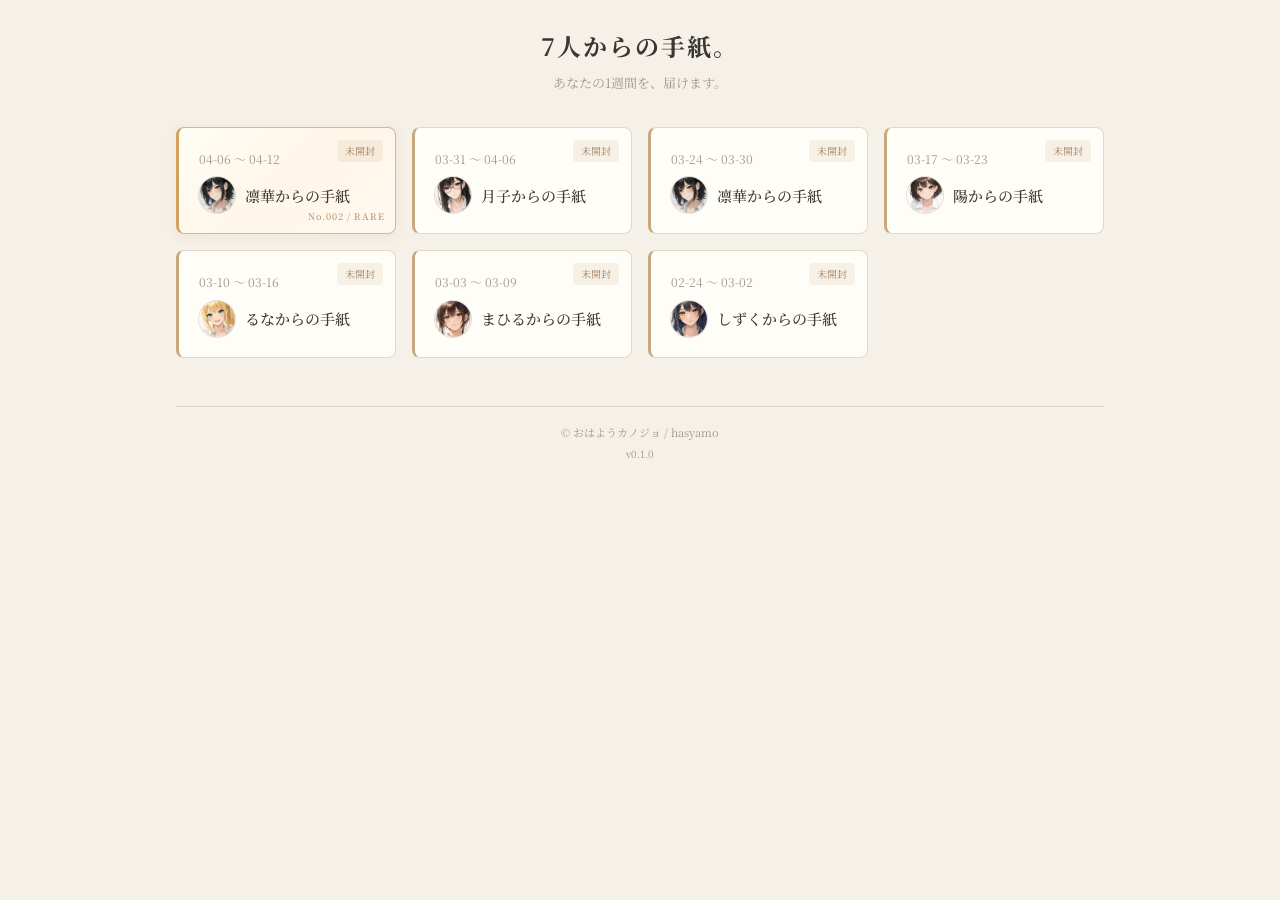
==== index.html @ 85bdc121 "Add comment attachment, fixed nav, template refinements - Comments grouped by user, top 3 shown with" ====
<!DOCTYPE html>
<html lang="ja">
<head>
<meta charset="UTF-8">
<meta name="viewport" content="width=device-width, initial-scale=1.0">
<meta name="theme-color" content="#f5f0e8">
<title>7人からの手紙。</title>
<link href="https://fonts.googleapis.com/css2?family=Noto+Sans+JP:wght@300;400;500;700&family=Noto+Serif+JP:wght@400;500;700&display=swap" rel="stylesheet">
<link rel="stylesheet" href="app.css?v=0.1.0">
</head>
<body>

<div class="app">
  <header class="header">
    <h1 class="header-title">7人からの手紙。</h1>
    <p class="header-sub">あなたの1週間を、届けます。</p>
  </header>

  <div id="gridView" class="grid-view">
    <div id="letterGrid" class="letter-grid">
      <div class="loading">読み込み中...</div>
    </div>
  </div>

  <div id="letterView" class="letter-view" style="display:none">
    <div class="letter-paper">
      <div class="letter-bg" id="letterBg"></div>
      <div class="letter-content" id="letterContent"></div>
    </div>
    <div class="letter-nav" style="display:none">
      <button id="prevLetter" class="letter-nav-btn">&larr; 前の手紙</button>
      <button id="backToGrid" class="letter-nav-btn letter-nav-back">一覧に戻る</button>
      <button id="nextLetter" class="letter-nav-btn">次の手紙 &rarr;</button>
    </div>
  </div>

  <footer class="footer">
    <div class="footer-copy">&copy; おはようカノジョ / hasyamo</div>
    <div class="footer-version">v0.1.0</div>
  </footer>
</div>

<script src="app.js?v=0.1.0"></script>
</body>
</html>
---- app.css ----
:root {
  --bg-main: #f5f0e8;
  --bg-card: #fffdf7;
  --bg-paper: #fffcf5;
  --text-primary: #3a3632;
  --text-secondary: #6b6560;
  --text-muted: #a09890;
  --accent: #c8a87e;
  --accent-dark: #a08060;
  --border: #e0d8cc;
  --shadow: rgba(80, 60, 40, 0.08);
  --font-sans: 'Noto Sans JP', sans-serif;
  --font-serif: 'Noto Serif JP', serif;
}

* { margin: 0; padding: 0; box-sizing: border-box; }

body {
  background: var(--bg-main);
  color: var(--text-primary);
  font-family: var(--font-serif);
  line-height: 1.8;
  min-height: 100dvh;
}

.app {
  max-width: 960px;
  margin: 0 auto;
  padding: 24px 16px 48px;
}

/* Header */
.header {
  text-align: center;
  margin-bottom: 32px;
}
.header-title {
  font-family: var(--font-serif);
  font-size: 24px;
  font-weight: 700;
  color: var(--text-primary);
  letter-spacing: 2px;
}
.header-sub {
  font-size: 13px;
  color: var(--text-muted);
  margin-top: 4px;
}

/* Grid View */
.letter-grid {
  display: grid;
  grid-template-columns: 1fr;
  gap: 16px;
}

@media (min-width: 540px) {
  .letter-grid { grid-template-columns: repeat(2, 1fr); }
}
@media (min-width: 768px) {
  .letter-grid { grid-template-columns: repeat(3, 1fr); }
}
@media (min-width: 1024px) {
  .letter-grid { grid-template-columns: repeat(4, 1fr); }
}

/* Letter Card */
.letter-card {
  background: var(--bg-card);
  border: 1px solid var(--border);
  border-radius: 8px;
  padding: 20px;
  cursor: pointer;
  transition: transform 0.15s, box-shadow 0.15s;
  position: relative;
  overflow: hidden;
}
.letter-card:hover {
  transform: translateY(-2px);
  box-shadow: 0 4px 16px var(--shadow);
}
.letter-card.unopened {
  border-left: 3px solid var(--accent);
}
.letter-card.rare {
  background: linear-gradient(135deg, #fffdf5 0%, #fef6e8 50%, #fff8f0 100%);
  border: 1px solid #d4b896;
  box-shadow: 0 2px 12px rgba(200, 168, 126, 0.15);
}
.letter-card.rare.unopened {
  border-left: 3px solid #d4a060;
}
.letter-card-rare {
  position: absolute;
  bottom: 8px;
  right: 10px;
  font-family: var(--font-serif);
  font-size: 9px;
  font-weight: 500;
  color: #b89060;
  letter-spacing: 1px;
}
.letter-card-date {
  font-size: 12px;
  color: var(--text-muted);
  margin-bottom: 8px;
}
.letter-card-sender {
  display: flex;
  align-items: center;
  gap: 10px;
}
.letter-card-avatar {
  width: 36px;
  height: 36px;
  border-radius: 50%;
  object-fit: cover;
  box-shadow: 0 0 0 1px rgba(160, 152, 144, 0.3);
}
.letter-card-name {
  font-family: var(--font-serif);
  font-size: 15px;
  font-weight: 500;
  color: var(--text-primary);
}
.letter-card-badge {
  position: absolute;
  top: 12px;
  right: 12px;
  font-size: 10px;
  color: var(--accent-dark);
  background: rgba(200, 168, 126, 0.15);
  padding: 2px 8px;
  border-radius: 4px;
}

/* Letter View */
.letter-view {
  animation: fadeIn 0.3s ease;
  padding-bottom: 80px;
}
@keyframes fadeIn {
  from { opacity: 0; }
  to { opacity: 1; }
}

.letter-paper {
  --line-color: #e0d8cc;
  background-color: var(--bg-paper);
  border: 1px solid var(--border);
  border-radius: 8px;
  padding: 40px 32px;
  position: relative;
  overflow: hidden;
  min-height: 480px;
  box-shadow: 0 2px 12px var(--shadow);
}
.letter-bg {
  position: absolute;
  top: 0;
  right: 0;
  width: 50%;
  aspect-ratio: 1;
  background-size: contain;
  background-repeat: no-repeat;
  background-position: top right;
  opacity: 0.08;
  pointer-events: none;
}
.letter-content {
  position: relative;
  z-index: 1;
}
.letter-content .letter-greeting {
  font-family: var(--font-serif);
  font-size: 18px;
  font-weight: 500;
  color: var(--text-primary);
  margin-bottom: 24px;
}
.letter-content .letter-body {
  font-size: 14px;
  color: var(--text-secondary);
  white-space: pre-wrap;
}
.letter-content .letter-body .letter-line,
.letter-content .letter-body .letter-line-empty {
  display: block;
  min-height: 36px;
  line-height: 36px;
  border-bottom: 1px solid var(--line-color);
  padding: 0 4px;
}
.letter-content .letter-body .letter-line-empty {
  height: 36px;
}
.letter-content .letter-body.animate .letter-line,
.letter-content .letter-body.animate .letter-line-empty {
  opacity: 0;
  filter: blur(6px);
  transform: translateY(6px);
  transition: opacity 1s ease, filter 1s ease, transform 1s ease;
}
.letter-content .letter-body.animate .letter-line.visible,
.letter-content .letter-body.animate .letter-line-empty.visible {
  opacity: 1;
  filter: blur(0);
  transform: translateY(0);
}

/* Rare particles */
.rare-particle {
  position: absolute;
  pointer-events: none;
  z-index: 10;
  font-size: 9px;
  filter: blur(0.5px);
  text-shadow: 0 0 6px currentColor;
  animation: rareFloat 1.5s ease-out forwards;
}
@keyframes rareFloat {
  0% { opacity: 0; transform: translate(0, 0) scale(0.5); }
  15% { opacity: 1; transform: translate(var(--dx1), -8px) scale(1.2); }
  50% { opacity: 0.7; transform: translate(var(--dx2), -20px) scale(1); }
  100% { opacity: 0; transform: translate(var(--dx3), -35px) scale(0.3); }
}

.letter-content .letter-signature.animate,
.letter-content .letter-date.animate {
  opacity: 0;
  transition: opacity 0.4s ease;
}
.letter-content .letter-signature.animate.visible,
.letter-content .letter-date.animate.visible {
  opacity: 1;
}
.letter-content .letter-number {
  font-size: 18px;
  font-weight: 700;
  color: var(--text-secondary);
  line-height: 1;
  vertical-align: baseline;
}
.letter-content .letter-signature {
  display: flex;
  align-items: flex-end;
  justify-content: flex-end;
  gap: 12px;
  margin-top: 32px;
  position: relative;
  z-index: 2;
}
.letter-content .letter-signature-name {
  font-family: var(--font-serif);
  font-size: 15px;
  color: var(--text-primary);
}
.letter-signature-avatar {
  width: 100px;
  height: 100px;
  object-fit: contain;
  pointer-events: none;
}
.letter-content .letter-date {
  font-size: 12px;
  color: var(--text-muted);
  text-align: right;
  margin-top: 4px;
}

/* Letter Nav */
.letter-nav {
  display: flex;
  justify-content: space-between;
  align-items: center;
  gap: 8px;
  flex-wrap: wrap;
  position: fixed;
  bottom: 0;
  left: 0;
  right: 0;
  padding: 10px 16px;
  background: var(--bg-main);
  border-top: 1px solid var(--border);
  z-index: 100;
  max-width: 960px;
  margin: 0 auto;
}
.letter-nav-btn {
  background: none;
  border: 1px solid var(--border);
  border-radius: 6px;
  padding: 8px 12px;
  font-family: var(--font-serif);
  font-size: 12px;
  color: var(--text-secondary);
  cursor: pointer;
  transition: background 0.15s;
  flex: 1;
  text-align: center;
  min-width: 0;
}
.letter-nav-btn:hover {
  background: var(--bg-card);
}
.letter-nav-btn:disabled {
  opacity: 0.3;
  cursor: default;
}
.letter-nav-back {
  color: var(--accent-dark);
  border-color: var(--accent);
}

/* Footer */
.footer {
  text-align: center;
  margin-top: 48px;
  padding-top: 16px;
  border-top: 1px solid var(--border);
}
.footer-copy {
  font-size: 11px;
  color: var(--text-muted);
}
.footer-version {
  font-size: 10px;
  color: var(--text-muted);
  margin-top: 2px;
}

/* Loading */
.loading {
  text-align: center;
  color: var(--text-muted);
  font-size: 14px;
  padding: 48px 0;
}

/* Page Turn Animation */
.page-turn-enter {
  animation: pageTurnIn 0.4s ease;
}
@keyframes pageTurnIn {
  from {
    transform: perspective(800px) rotateY(-15deg);
    opacity: 0;
  }
  to {
    transform: perspective(800px) rotateY(0);
    opacity: 1;
  }
}

/* Comments Attachment */
.letter-comments {
  margin-top: 24px;
  padding-top: 20px;
  border-top: 1px dashed var(--border);
}
.letter-comments-title {
  font-family: var(--font-serif);
  font-size: 13px;
  color: var(--text-muted);
  margin-bottom: 16px;
}
.comment-group {
  margin-bottom: 16px;
}
.comment-group-header {
  display: flex;
  align-items: center;
  gap: 8px;
  margin-bottom: 8px;
}
.comment-icon {
  width: 28px;
  height: 28px;
  border-radius: 50%;
  object-fit: cover;
  flex-shrink: 0;
  box-shadow: 0 0 0 1px rgba(160, 152, 144, 0.2);
}
.comment-name {
  font-size: 12px;
  font-weight: 500;
  color: var(--text-primary);
  white-space: nowrap;
  overflow: hidden;
  text-overflow: ellipsis;
}
.comment-count {
  font-size: 10px;
  color: var(--text-muted);
  flex-shrink: 0;
}
.comment-group-body {
  padding-left: 36px;
}
.comment-entry {
  display: block;
  text-decoration: none;
  color: inherit;
  padding-bottom: 8px;
  margin-bottom: 8px;
  border-bottom: 1px solid var(--border);
  transition: opacity 0.15s;
}
.comment-entry:last-child {
  border-bottom: none;
  margin-bottom: 0;
}
.comment-entry:hover {
  opacity: 0.7;
}
.comment-text {
  font-size: 12px;
  color: var(--text-secondary);
  line-height: 1.6;
}
.comment-article {
  display: block;
  font-size: 10px;
  color: var(--text-muted);
  margin-top: 2px;
  white-space: nowrap;
  overflow: hidden;
  text-overflow: ellipsis;
}

.comment-more {
  font-size: 12px;
  color: var(--accent-dark);
  text-align: center;
  padding: 12px 0;
  cursor: pointer;
  transition: opacity 0.15s;
}
.comment-more:hover {
  opacity: 0.7;
}

@media (max-width: 539px) {
  .letter-content .letter-body .letter-line,
  .letter-content .letter-body .letter-line-empty {
    border-bottom: none;
  }
}
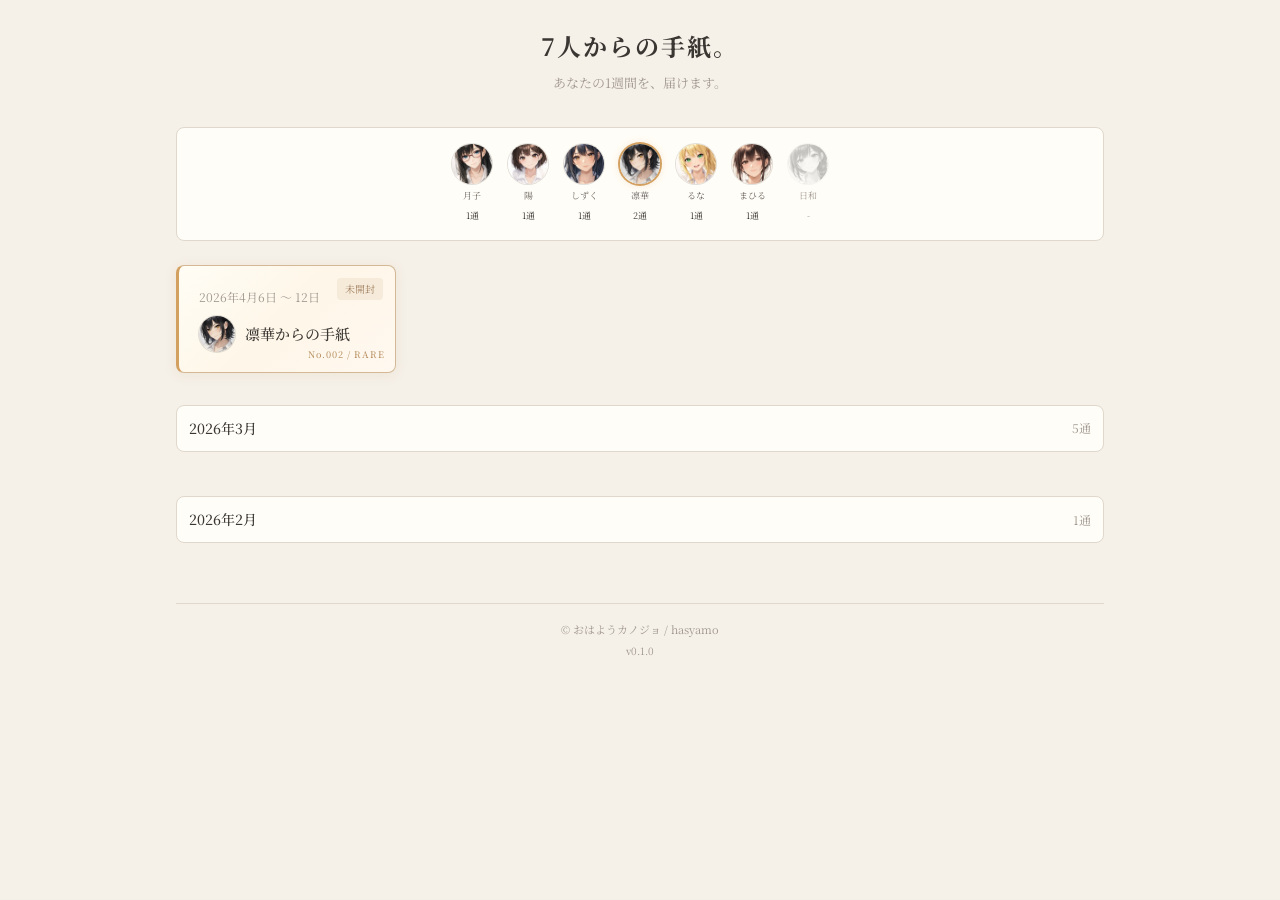
==== commit 33c1ce34: "Add comp bar showing character collection status - 7 characters displayed at top of grid view - Unlo" ====
--- a/index.html
+++ b/index.html
@@ -17,6 +17,7 @@
   </header>
 
   <div id="gridView" class="grid-view">
+    <div id="compBar" class="comp-bar"></div>
     <div id="letterGrid" class="letter-grid">
       <div class="loading">読み込み中...</div>
     </div>
--- a/app.css
+++ b/app.css
@@ -54,14 +54,103 @@
   gap: 16px;
 }
 
+/* Comp Bar */
+.comp-bar {
+  display: flex;
+  justify-content: center;
+  gap: 8px;
+  margin-bottom: 24px;
+  padding: 16px 8px;
+  background: var(--bg-card);
+  border: 1px solid var(--border);
+  border-radius: 8px;
+}
+.comp-char {
+  display: flex;
+  flex-direction: column;
+  align-items: center;
+  gap: 4px;
+  width: 48px;
+}
+.comp-avatar {
+  width: 40px;
+  height: 40px;
+  border-radius: 50%;
+  object-fit: cover;
+  transition: filter 0.3s;
+  box-shadow: 0 0 0 1px rgba(160, 152, 144, 0.3);
+}
+.comp-avatar.locked {
+  filter: grayscale(1) opacity(0.3);
+}
+.comp-avatar.has-rare {
+  box-shadow: 0 0 0 2px #d4a060, 0 0 8px rgba(212, 160, 96, 0.3);
+}
+.comp-name {
+  font-size: 9px;
+  color: var(--text-muted);
+  text-align: center;
+  white-space: nowrap;
+}
+.comp-count {
+  font-size: 9px;
+  color: var(--text-muted);
+  font-family: var(--font-serif);
+}
+.comp-char.unlocked .comp-name {
+  color: var(--text-secondary);
+}
+.comp-char.unlocked .comp-count {
+  color: var(--text-primary);
+}
+
+/* Grid Section */
+.letter-grid-section {
+  display: grid;
+  grid-template-columns: 1fr;
+  gap: 16px;
+}
+.letter-grid-section.collapsed {
+  display: none;
+}
 @media (min-width: 540px) {
-  .letter-grid { grid-template-columns: repeat(2, 1fr); }
+  .letter-grid-section { grid-template-columns: repeat(2, 1fr); }
 }
 @media (min-width: 768px) {
-  .letter-grid { grid-template-columns: repeat(3, 1fr); }
+  .letter-grid-section { grid-template-columns: repeat(3, 1fr); }
 }
 @media (min-width: 1024px) {
-  .letter-grid { grid-template-columns: repeat(4, 1fr); }
+  .letter-grid-section { grid-template-columns: repeat(4, 1fr); }
+}
+
+/* Letter Group */
+.letter-group {
+  margin-top: 16px;
+}
+.letter-group-header {
+  display: flex;
+  justify-content: space-between;
+  align-items: center;
+  padding: 10px 12px;
+  background: var(--bg-card);
+  border: 1px solid var(--border);
+  border-radius: 8px;
+  cursor: pointer;
+  margin-bottom: 12px;
+  transition: opacity 0.15s;
+}
+.letter-group-header:hover {
+  opacity: 0.8;
+}
+.letter-group-label {
+  font-family: var(--font-serif);
+  font-size: 14px;
+  font-weight: 500;
+  color: var(--text-primary);
+}
+.letter-group-count {
+  font-size: 12px;
+  color: var(--text-muted);
 }
 
 /* Letter Card */
@@ -74,6 +163,7 @@
   transition: transform 0.15s, box-shadow 0.15s;
   position: relative;
   overflow: hidden;
+  max-width: 280px;
 }
 .letter-card:hover {
   transform: translateY(-2px);
@@ -441,6 +531,9 @@
 }
 
 @media (max-width: 539px) {
+  .letter-card {
+    max-width: none;
+  }
   .letter-content .letter-body .letter-line,
   .letter-content .letter-body .letter-line-empty {
     border-bottom: none;
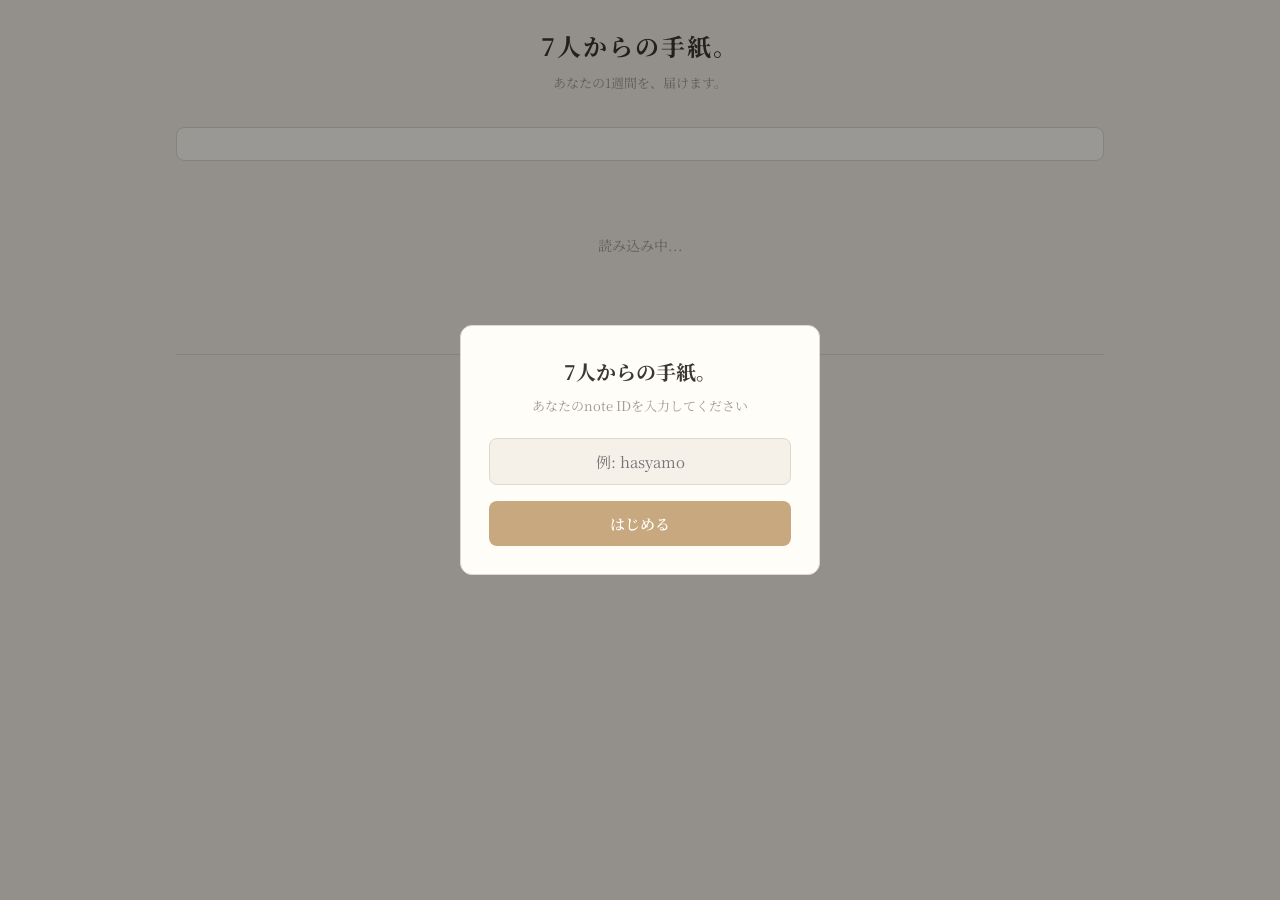
==== commit f61a33d9: "Add auth, SW/PWA, version update notification - User authentication via note ID input modal (members" ====
--- a/index.html
+++ b/index.html
@@ -4,7 +4,10 @@
 <meta charset="UTF-8">
 <meta name="viewport" content="width=device-width, initial-scale=1.0">
 <meta name="theme-color" content="#f5f0e8">
+<meta name="mobile-web-app-capable" content="yes">
+<meta name="apple-mobile-web-app-status-bar-style" content="default">
 <title>7人からの手紙。</title>
+<link rel="manifest" href="manifest.json">
 <link href="https://fonts.googleapis.com/css2?family=Noto+Sans+JP:wght@300;400;500;700&family=Noto+Serif+JP:wght@400;500;700&display=swap" rel="stylesheet">
 <link rel="stylesheet" href="app.css?v=0.1.0">
 </head>
@@ -41,6 +44,15 @@
   </footer>
 </div>
 
+<!-- Update Modal -->
+<div id="updateModal" class="modal-overlay" style="display:none">
+  <div class="modal-box">
+    <div class="modal-title">アップデート</div>
+    <div id="updateBody" class="modal-sub" style="white-space:pre-wrap;margin-bottom:20px"></div>
+    <button id="updateCloseBtn" class="modal-btn">OK</button>
+  </div>
+</div>
+
 <script src="app.js?v=0.1.0"></script>
 </body>
 </html>
--- a/app.css
+++ b/app.css
@@ -427,6 +427,74 @@
   padding: 48px 0;
 }
 
+/* Modal */
+.modal-overlay {
+  position: fixed;
+  top: 0; left: 0; right: 0; bottom: 0;
+  background: rgba(0, 0, 0, 0.4);
+  z-index: 200;
+  display: flex;
+  align-items: center;
+  justify-content: center;
+}
+.modal-box {
+  max-width: 360px;
+  width: 90%;
+  padding: 28px;
+  background: var(--bg-card);
+  border-radius: 12px;
+  border: 1px solid var(--border);
+  text-align: center;
+}
+.modal-title {
+  font-family: var(--font-serif);
+  font-size: 20px;
+  font-weight: 700;
+  color: var(--text-primary);
+  margin-bottom: 4px;
+}
+.modal-sub {
+  font-size: 13px;
+  color: var(--text-muted);
+  margin-bottom: 20px;
+}
+.modal-input {
+  width: 100%;
+  padding: 12px;
+  background: var(--bg-main);
+  color: var(--text-primary);
+  border: 1px solid var(--border);
+  border-radius: 8px;
+  font-family: var(--font-serif);
+  font-size: 15px;
+  text-align: center;
+  outline: none;
+  box-sizing: border-box;
+}
+.modal-error {
+  font-size: 12px;
+  color: #c06060;
+  margin-top: 8px;
+  display: none;
+}
+.modal-btn {
+  margin-top: 16px;
+  padding: 12px 32px;
+  background: var(--accent);
+  color: #fff;
+  border: none;
+  border-radius: 8px;
+  font-family: var(--font-serif);
+  font-size: 15px;
+  font-weight: 600;
+  cursor: pointer;
+  width: 100%;
+  transition: opacity 0.15s;
+}
+.modal-btn:hover {
+  opacity: 0.85;
+}
+
 /* Page Turn Animation */
 .page-turn-enter {
   animation: pageTurnIn 0.4s ease;
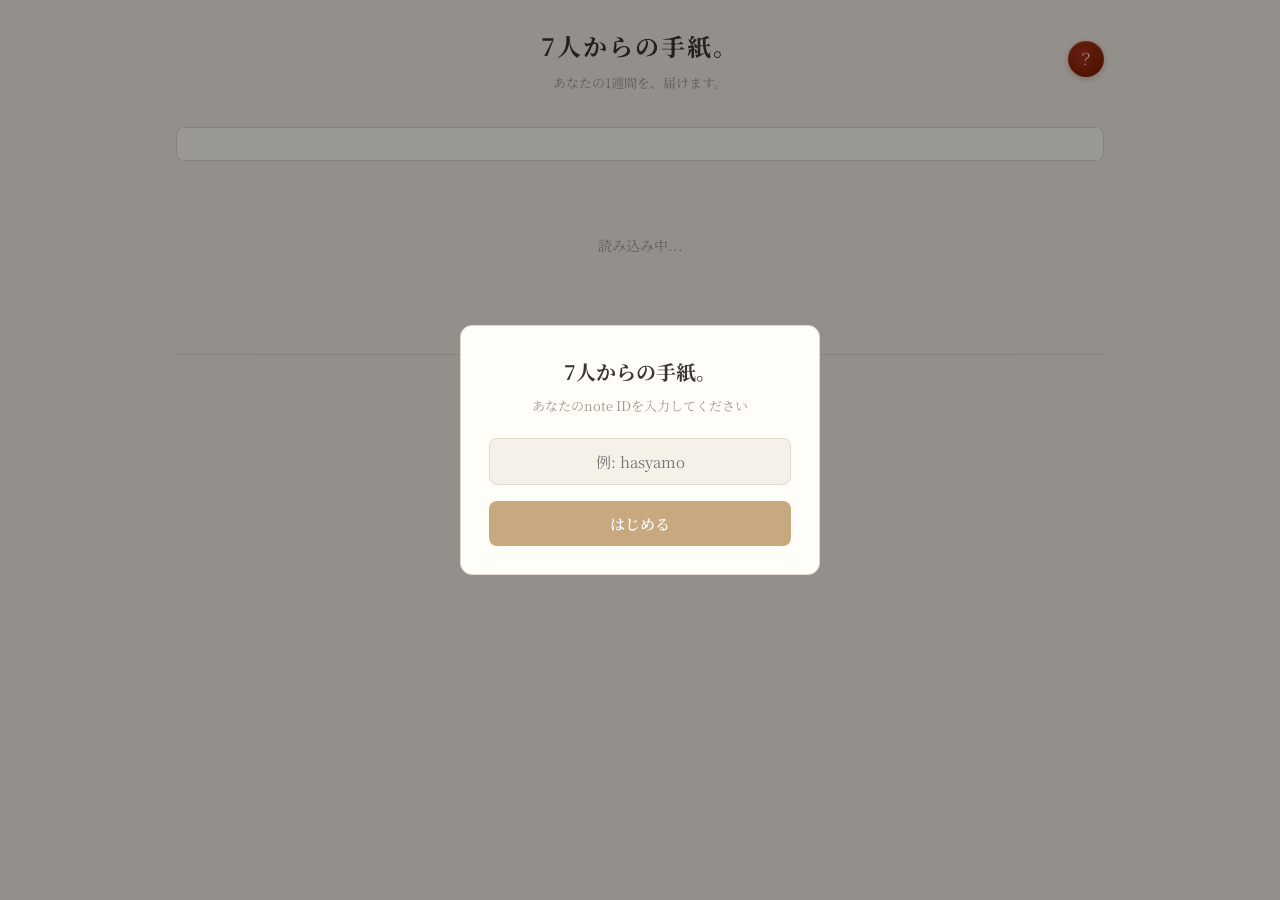
==== commit 24e5a08b: "Add character hints page, seal button, commenters_count in all templates - hints.html: character pro" ====
--- a/index.html
+++ b/index.html
@@ -17,6 +17,7 @@
   <header class="header">
     <h1 class="header-title">7人からの手紙。</h1>
     <p class="header-sub">あなたの1週間を、届けます。</p>
+    <a href="hints.html" class="seal-btn">？</a>
   </header>
 
   <div id="gridView" class="grid-view">
--- a/app.css
+++ b/app.css
@@ -33,6 +33,7 @@
 .header {
   text-align: center;
   margin-bottom: 32px;
+  position: relative;
 }
 .header-title {
   font-family: var(--font-serif);
@@ -52,6 +53,30 @@
   display: grid;
   grid-template-columns: 1fr;
   gap: 16px;
+}
+
+/* Seal Button */
+.seal-btn {
+  display: flex;
+  align-items: center;
+  justify-content: center;
+  width: 36px;
+  height: 36px;
+  border-radius: 50%;
+  background: radial-gradient(circle at 40% 35%, #a83020, #8b2500 60%, #6b1800);
+  box-shadow: 0 2px 6px rgba(139, 37, 0, 0.3), inset 0 1px 2px rgba(255, 200, 180, 0.3);
+  color: #f5e8d8;
+  font-size: 16px;
+  text-decoration: none;
+  position: absolute;
+  top: 50%;
+  right: 0;
+  transform: translateY(-50%);
+  transition: transform 0.15s, box-shadow 0.15s;
+}
+.seal-btn:hover {
+  transform: translateY(-50%) scale(1.1);
+  box-shadow: 0 3px 10px rgba(139, 37, 0, 0.4), inset 0 1px 2px rgba(255, 200, 180, 0.3);
 }
 
 /* Comp Bar */
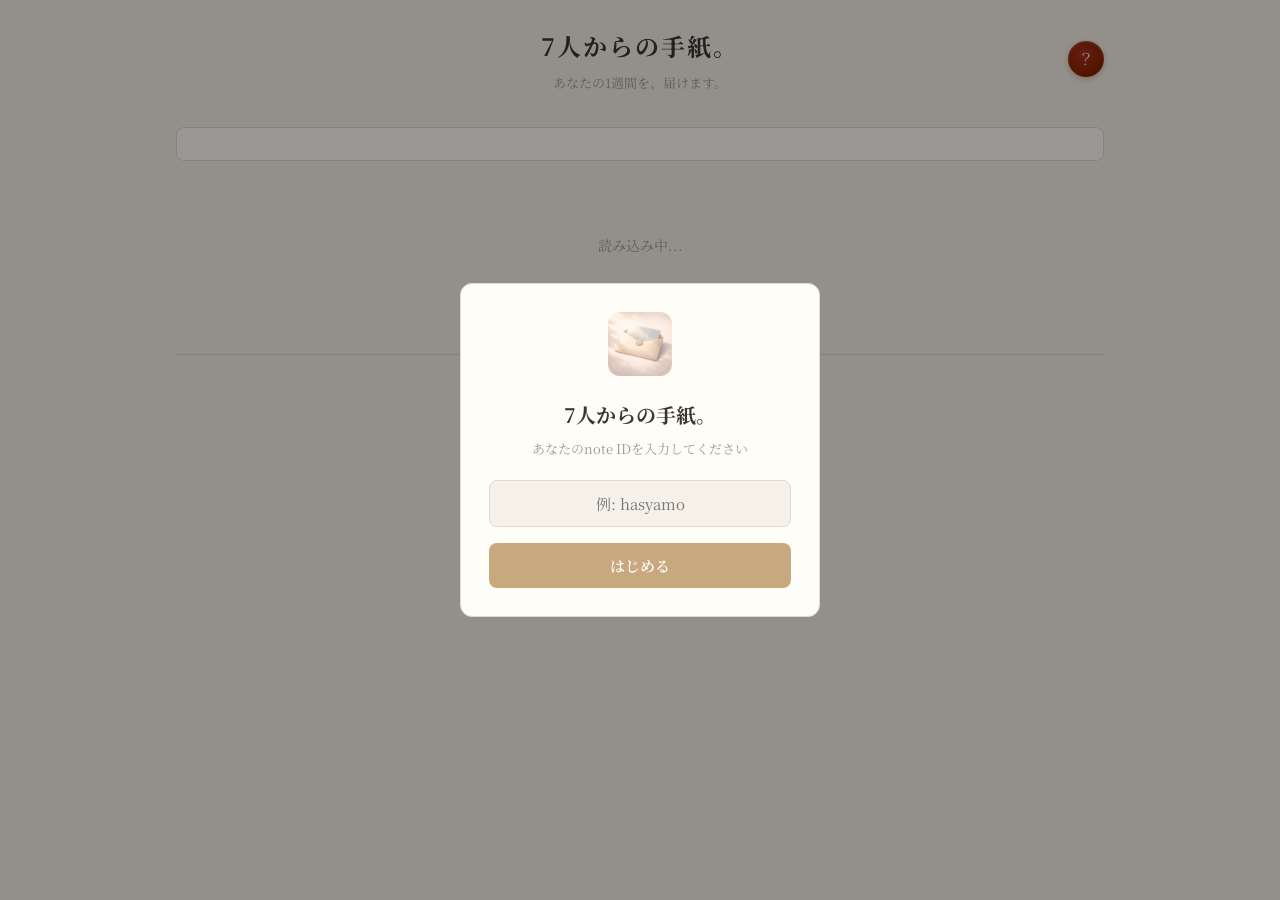
==== commit 500a6b01: "Add app icon and favicon - 512px, 192px, 32px from envelope illustration - favicon, apple-touch-icon" ====
--- a/index.html
+++ b/index.html
@@ -7,6 +7,8 @@
 <meta name="mobile-web-app-capable" content="yes">
 <meta name="apple-mobile-web-app-status-bar-style" content="default">
 <title>7人からの手紙。</title>
+<link rel="icon" type="image/png" href="images/favicon.png">
+<link rel="apple-touch-icon" href="images/icon-192.png">
 <link rel="manifest" href="manifest.json">
 <link href="https://fonts.googleapis.com/css2?family=Noto+Sans+JP:wght@300;400;500;700&family=Noto+Serif+JP:wght@400;500;700&display=swap" rel="stylesheet">
 <link rel="stylesheet" href="app.css?v=0.1.0">
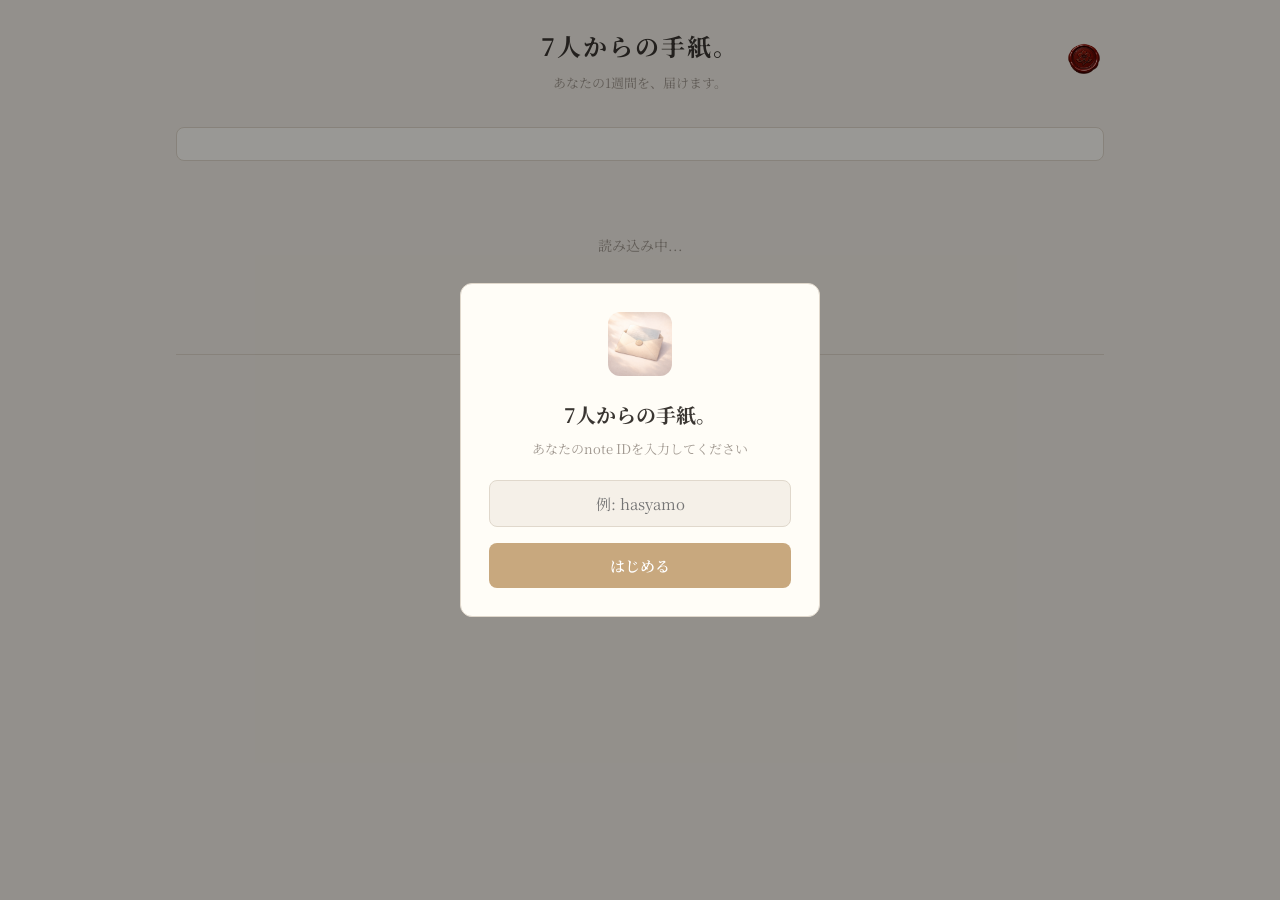
==== commit 3a0b3faf: "Fix runa speech patterns, add seal stamp image - Remove all 〜てるさ/〜るさ endings (not runa's voice) - Re" ====
--- a/index.html
+++ b/index.html
@@ -19,7 +19,7 @@
   <header class="header">
     <h1 class="header-title">7人からの手紙。</h1>
     <p class="header-sub">あなたの1週間を、届けます。</p>
-    <a href="hints.html" class="seal-btn">？</a>
+    <a href="hints.html" class="seal-btn"><img src="images/seal.png" alt="ヒント"></a>
   </header>
 
   <div id="gridView" class="grid-view">
--- a/app.css
+++ b/app.css
@@ -57,26 +57,22 @@
 
 /* Seal Button */
 .seal-btn {
-  display: flex;
-  align-items: center;
-  justify-content: center;
-  width: 36px;
-  height: 36px;
-  border-radius: 50%;
-  background: radial-gradient(circle at 40% 35%, #a83020, #8b2500 60%, #6b1800);
-  box-shadow: 0 2px 6px rgba(139, 37, 0, 0.3), inset 0 1px 2px rgba(255, 200, 180, 0.3);
-  color: #f5e8d8;
-  font-size: 16px;
-  text-decoration: none;
+  display: block;
+  width: 40px;
+  height: 40px;
   position: absolute;
   top: 50%;
   right: 0;
   transform: translateY(-50%);
-  transition: transform 0.15s, box-shadow 0.15s;
+  transition: transform 0.15s;
 }
 .seal-btn:hover {
   transform: translateY(-50%) scale(1.1);
-  box-shadow: 0 3px 10px rgba(139, 37, 0, 0.4), inset 0 1px 2px rgba(255, 200, 180, 0.3);
+}
+.seal-btn img {
+  width: 100%;
+  height: 100%;
+  object-fit: contain;
 }
 
 /* Comp Bar */
